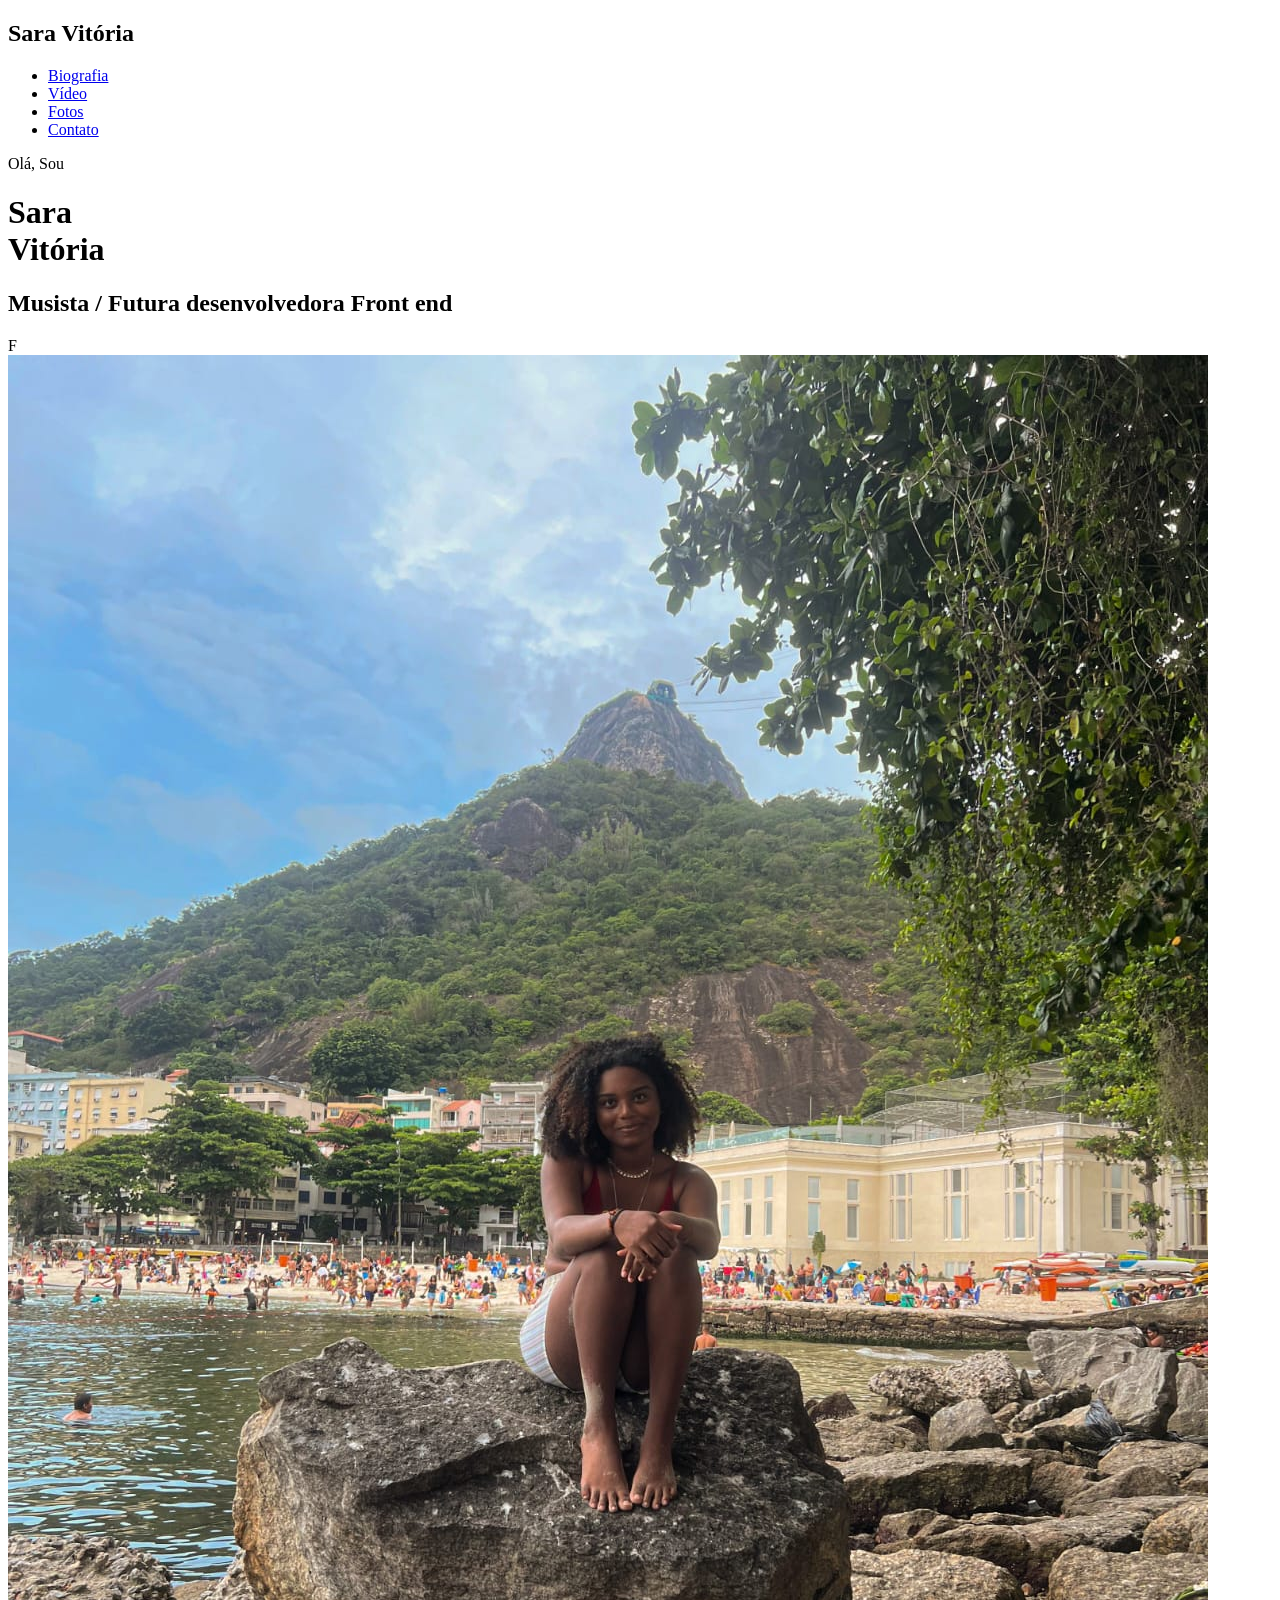
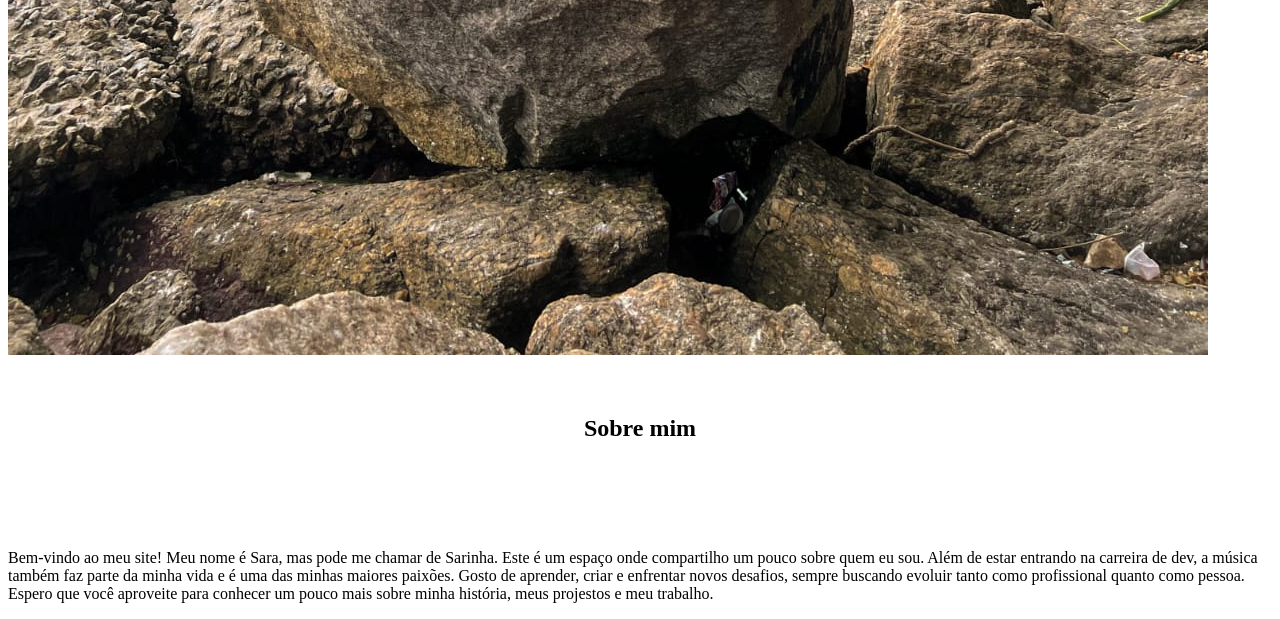
==== index.html @ 17318160 "primeirocommit" ====
<!doctype html>
<html lang="pt-BR">
  <head>
    <meta charset="UTF-8" />
    <meta name="viewport" content="width=device-width, initial-scale=1.0" />
    <title>Site</title>
    <link rel="stylesheet" href="/CSS/style.css" />
  </head>

  <body>
    <div class="container">
      <div class="lado-esquerdo">
        <nav>
          <h1>Sara Vitória</h1>

          <ul>
            <li><a href="Biografia">Biografia</a></li>
            <li><a href="Vídeo ">Vídeo</a></li>
            <li><a href="Fotos">Fotos</a></li>
            <li><a href="Contato">Contato</a></li>
          </ul>
        </nav>

        <div class="texto">
          <p>Olá, Sou</p>
          <h1>Sara<br />Vitória</h1>
          <h2>Musista / Futura desenvolvedora Front end</h2>
        </div>F
      </div>

      <div class="lado-direito">
        <img src="/img/fotosarinha.jpg" alt="foto Sarinha" />
      </div>
    </div><br><br>

    <!--segunda página-->
    <section class="container2">

      <center><h1>Sobre mim</h1><br><br><br><br></center>
      <p>
        Bem-vindo ao meu site! Meu nome é Sara, mas pode me chamar de Sarinha.
        Este é um espaço onde compartilho um pouco sobre quem eu sou. Além de estar entrando na carreira de dev, a música também faz parte da minha vida e é uma das minhas maiores paixões. Gosto de aprender, criar e enfrentar novos desafios, sempre buscando evoluir tanto como profissional quanto como pessoa. Espero que você aproveite para conhecer um pouco mais sobre minha história, meus projestos e meu trabalho.
      </p>
      
    </section>
  </body>
</html>
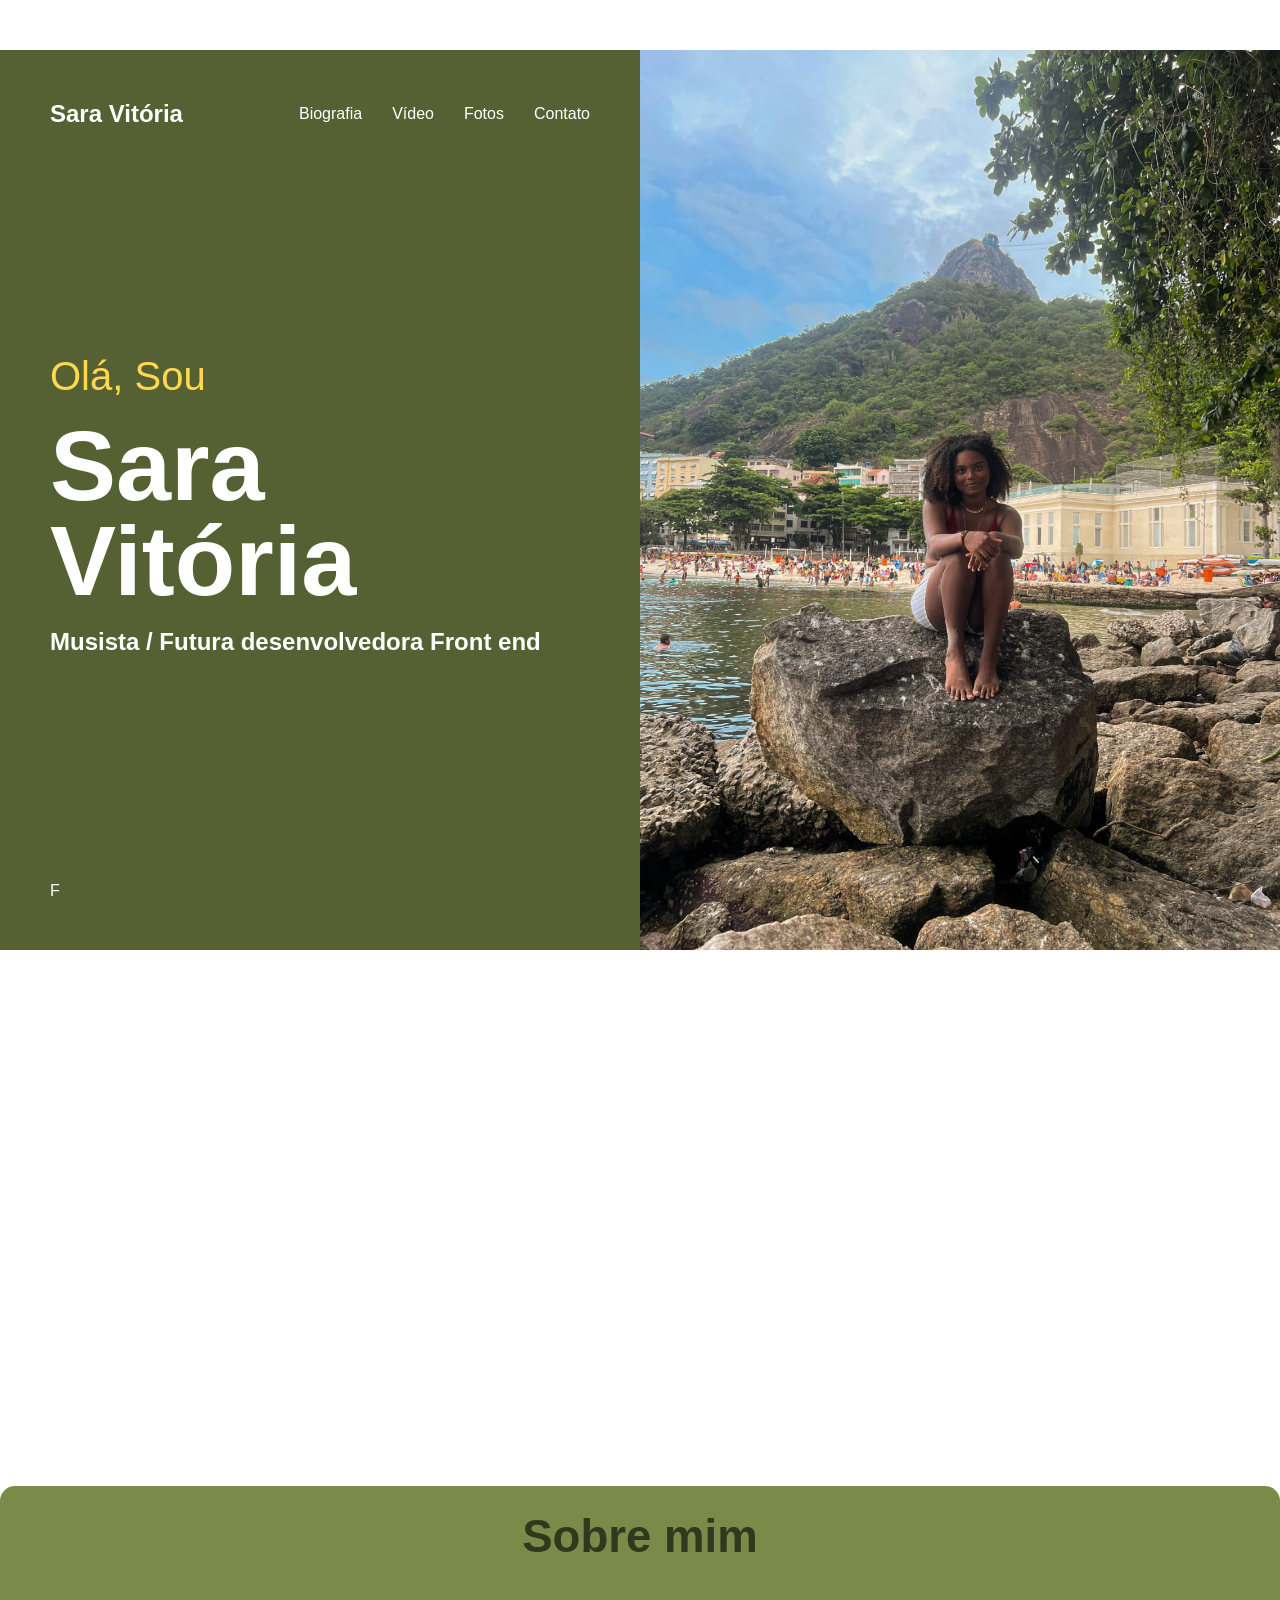
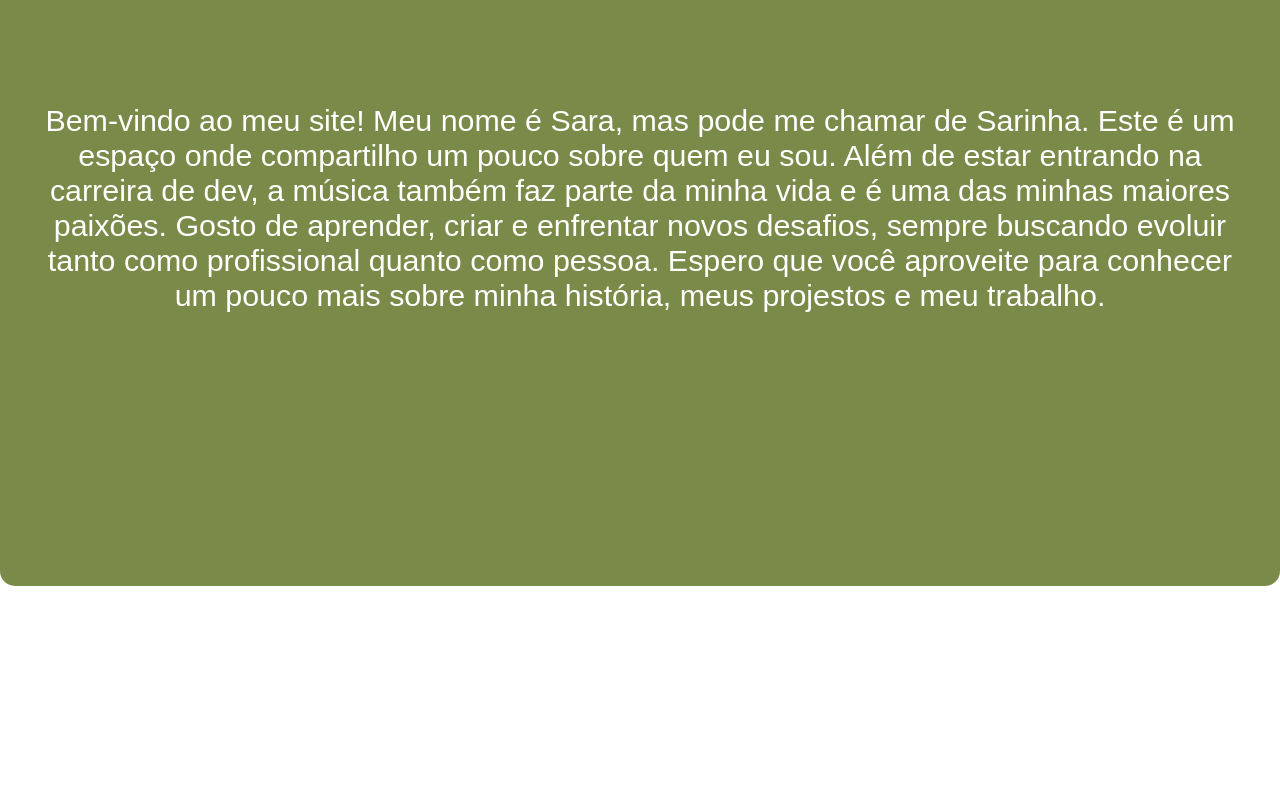
==== commit b11d6521: "segundocommit" ====
--- a/index.html
+++ b/index.html
@@ -4,7 +4,7 @@
     <meta charset="UTF-8" />
     <meta name="viewport" content="width=device-width, initial-scale=1.0" />
     <title>Site</title>
-    <link rel="stylesheet" href="/CSS/style.css" />
+    <link rel="stylesheet" href="/css/style.css" />
   </head>
 
   <body>
--- a/css/style.css
+++ b/css/style.css
@@ -0,0 +1,104 @@
+*{
+    margin:0;
+    padding:0;
+    box-sizing:border-box;
+    font-family:Arial, Helvetica, sans-serif;
+}
+
+.container{
+    display:flex;
+    height: 100vh;
+    margin-top: 50px;
+   
+}
+
+.lado-esquerdo{
+    width:50%;
+    background:#566133;
+    color:#fff;
+    padding:50px;
+    display:flex;
+    flex-direction:column;
+    justify-content:space-between;
+}
+
+.lado-direito{
+    width:50%;
+    overflow:hidden;
+}
+
+.lado-direito img{
+    width:100%;
+    height:100%;
+    object-fit:cover;
+}
+
+nav{
+    display:flex;
+    justify-content:space-between;
+    align-items:center;
+}
+
+nav ul{
+    display:flex;
+    gap:30px;
+    list-style:none;
+}
+
+nav a{
+    color:white;
+    text-decoration:none;
+}
+
+.texto p{
+    color:#ffd84d;
+    font-size:40px;
+}
+
+.texto h1{
+    font-size:99px;
+    line-height:0.95;
+    margin:20px 0;
+}
+
+.texto span{
+    font-size:24px;
+}
+body{
+    background-color:#fff
+    left 100px;
+}
+p{
+    color: white;
+}
+.container2{
+    height: 700px;
+    background-color: #7A8A49;
+    color:#32381E;
+    padding: 50px;
+    margin-top: 500px;
+    margin-bottom: 200px;
+    font-size: 1.9rem;
+    text-align: center;
+    border-radius: 15px;
+    padding: 25px;
+    
+   
+    
+    
+}
+
+
+
+
+
+   
+    
+
+
+    
+
+    
+
+
+
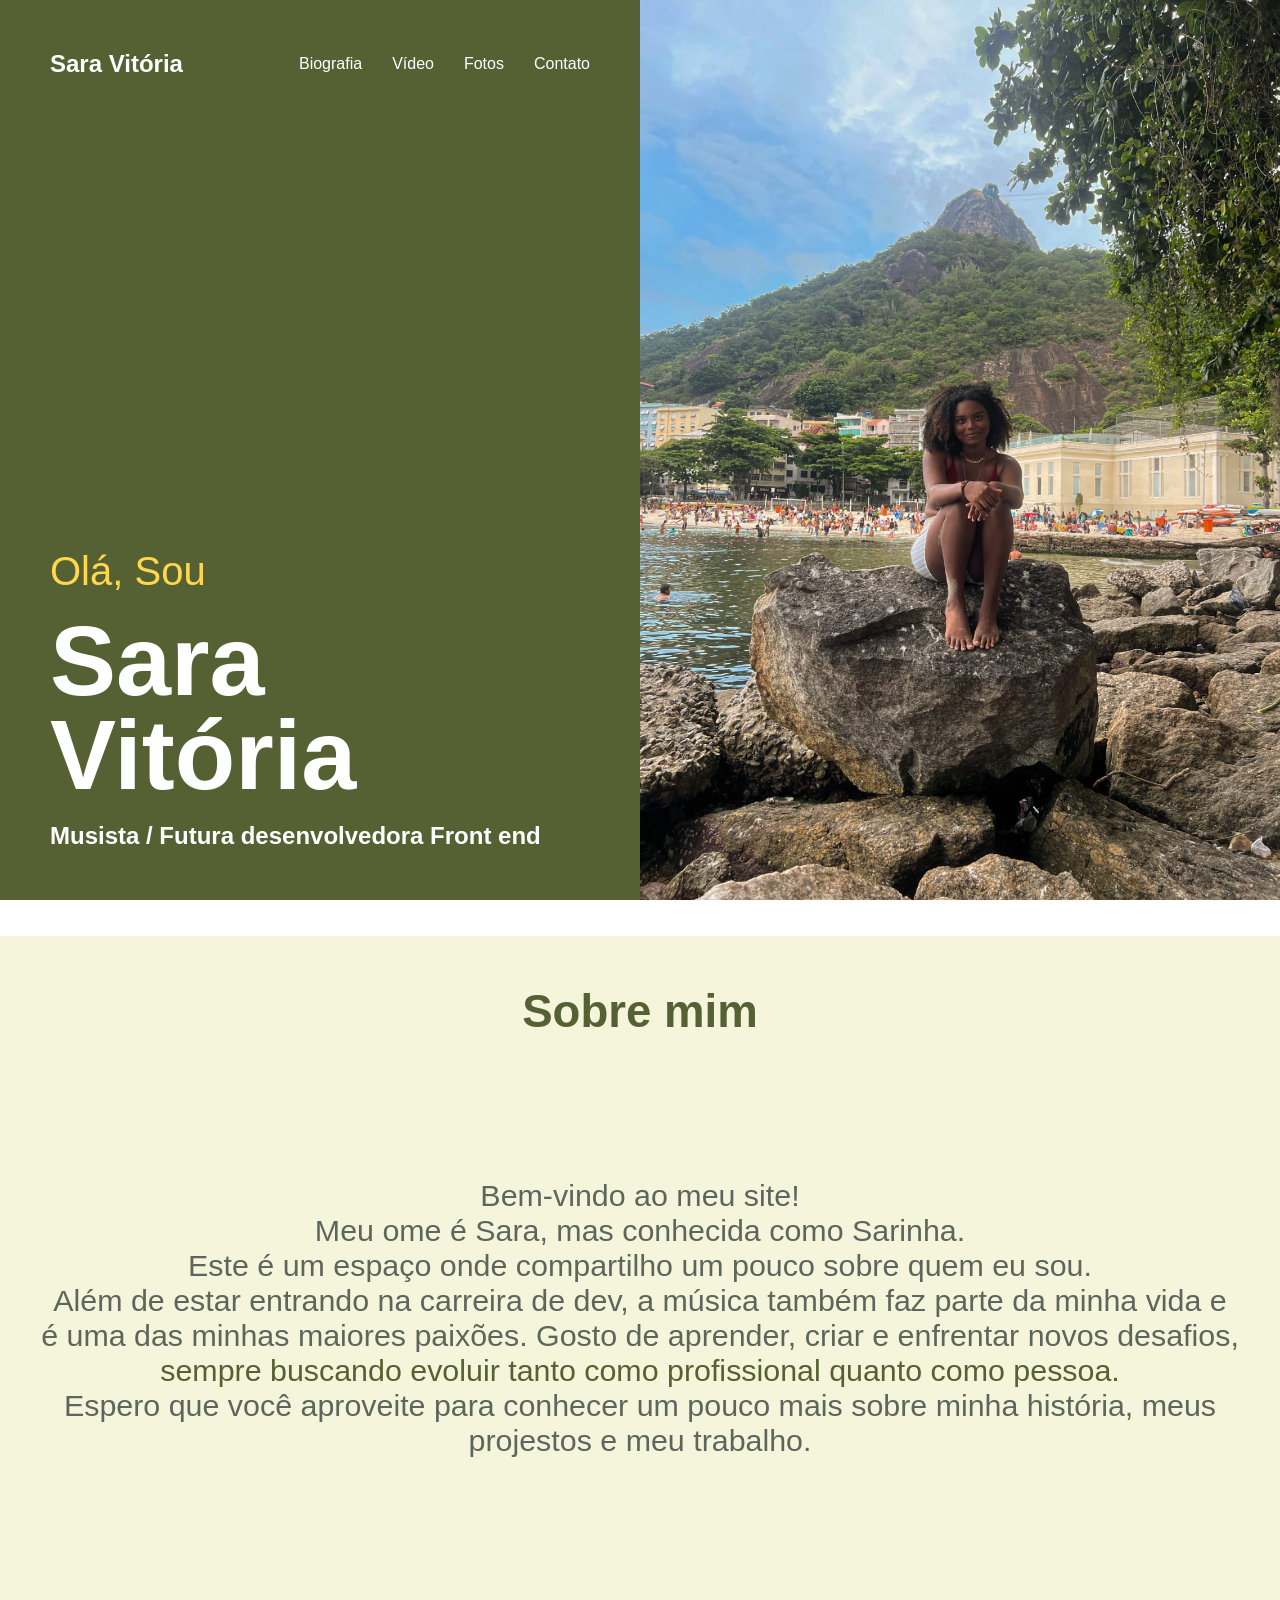
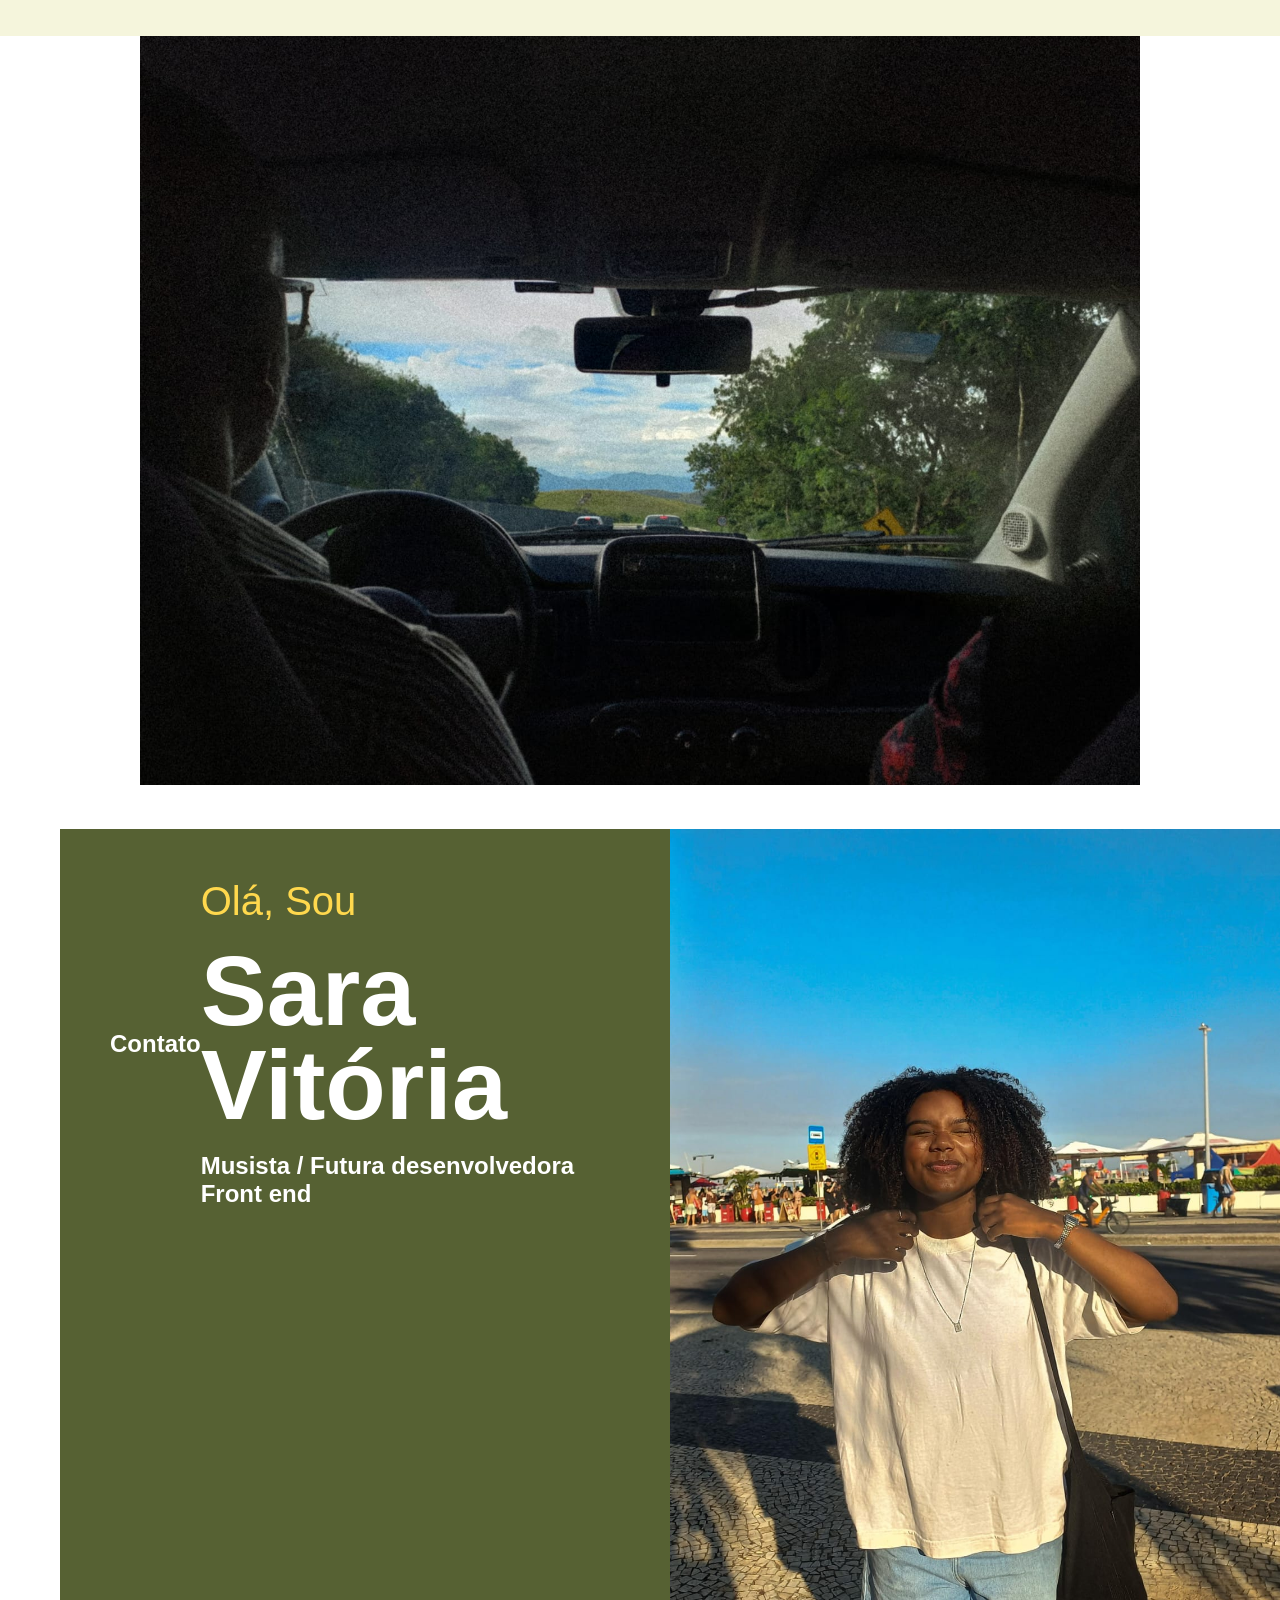
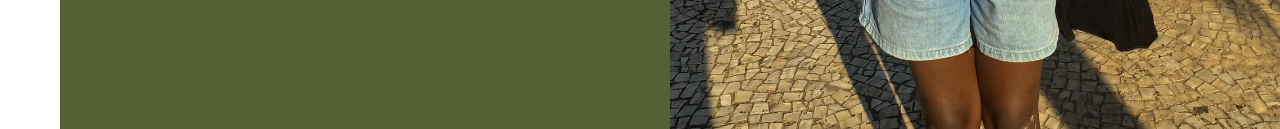
==== commit bd05aa49: "quintocommit." ====
--- a/index.html
+++ b/index.html
@@ -4,7 +4,7 @@
     <meta charset="UTF-8" />
     <meta name="viewport" content="width=device-width, initial-scale=1.0" />
     <title>Site</title>
-    <link rel="stylesheet" href="/css/style.css" />
+    <link rel="stylesheet" href="css/style.css" />
   </head>
 
   <body>
@@ -25,23 +25,57 @@
           <p>Olá, Sou</p>
           <h1>Sara<br />Vitória</h1>
           <h2>Musista / Futura desenvolvedora Front end</h2>
-        </div>F
+        </div>
       </div>
 
       <div class="lado-direito">
-        <img src="/img/fotosarinha.jpg" alt="foto Sarinha" />
+        <img src="img/fotosarinha.jpg" alt="foto Sarinha" />
       </div>
     </div><br><br>
 
-    <!--segunda página-->
+    <!--container2-->
     <section class="container2">
 
-      <center><h1>Sobre mim</h1><br><br><br><br></center>
-      <p>
-        Bem-vindo ao meu site! Meu nome é Sara, mas pode me chamar de Sarinha.
-        Este é um espaço onde compartilho um pouco sobre quem eu sou. Além de estar entrando na carreira de dev, a música também faz parte da minha vida e é uma das minhas maiores paixões. Gosto de aprender, criar e enfrentar novos desafios, sempre buscando evoluir tanto como profissional quanto como pessoa. Espero que você aproveite para conhecer um pouco mais sobre minha história, meus projestos e meu trabalho.
-      </p>
+      <center><h1 id="sobremim">Sobre mim</h1><br><br><br><br></center>
       
+        <p>Bem-vindo ao meu site!</p> <p> Meu ome é Sara, mas conhecida como Sarinha.</p>
+        <p>Este é um espaço onde compartilho um pouco sobre quem eu sou.</p> 
+        <p>Além de estar entrando na carreira de dev, a música também faz parte da minha vida e</p> 
+        <p>é uma das minhas maiores paixões. Gosto de aprender, criar e enfrentar novos desafios, </p>
+        sempre buscando evoluir tanto como profissional quanto como pessoa. <p>Espero que você aproveite para conhecer um pouco mais sobre minha história, meus projestos e meu trabalho.</p>
+      </section>
+    
+
+    <!--container3-->  
+    <div class="container3">
+      <center><img src="img/WhatsApp Image 2026-07-17 at 09.17.56.jpeg" width="1000" </center>
+  
+      </div>
+
+
+    <!--container4-->  
+    <div class="container4">
+
+      <div class="lado-esquerdo">
+        <nav>
+          <h1>Contato</h1>
+
+        <div class="texto">
+          <p>Olá, Sou</p>
+          <h1>Sara<br />Vitória</h1>
+          <h2>Musista / Futura desenvolvedora Front end</h2>
+        </div>
+      </div>
+
+      <div class="lado-direito">
+        <img src="img/75ec6f0b-2019-4681-adf4-9e01c4de10c9.jpg" alt="foto Sarinha" />
+      </div>
+      
+      </div>
+
     </section>
+    <footer></footer>
+
+    
   </body>
 </html>
--- a/css/style.css
+++ b/css/style.css
@@ -8,7 +8,9 @@
 .container{
     display:flex;
     height: 100vh;
-    margin-top: 50px;
+    margin-top: 0px;
+    margin-left: 0px;
+  
    
 }
 
@@ -29,7 +31,7 @@
 
 .lado-direito img{
     width:100%;
-    height:100%;
+    height: 100%;
     object-fit:cover;
 }
 
@@ -65,28 +67,56 @@
     font-size:24px;
 }
 body{
-    background-color:#fff
     left 100px;
+
 }
 p{
-    color: white;
+    color: #5d665c;
 }
 .container2{
     height: 700px;
-    background-color: #7A8A49;
-    color:#32381E;
-    padding: 50px;
-    margin-top: 500px;
-    margin-bottom: 200px;
+    background-color: beige;
+    color:#566133;
+    padding: 0px;
     font-size: 1.9rem;
     text-align: center;
-    border-radius: 15px;
-    padding: 25px;
-    
-   
-    
+
+
+ 
     
 }
+#sobremim{
+    padding-top: 50px;
+
+
+}
+
+   
+
+.container4{
+
+    display:flex;
+    height: 100vh;
+    margin-top: 40px;
+    margin-left: 60px;
+    border-radius: 50px;
+    background-color: #32381E;
+}   
+
+
+
+
+
+
+
+
+
+
+
+
+
+
+ 
 
 
 
